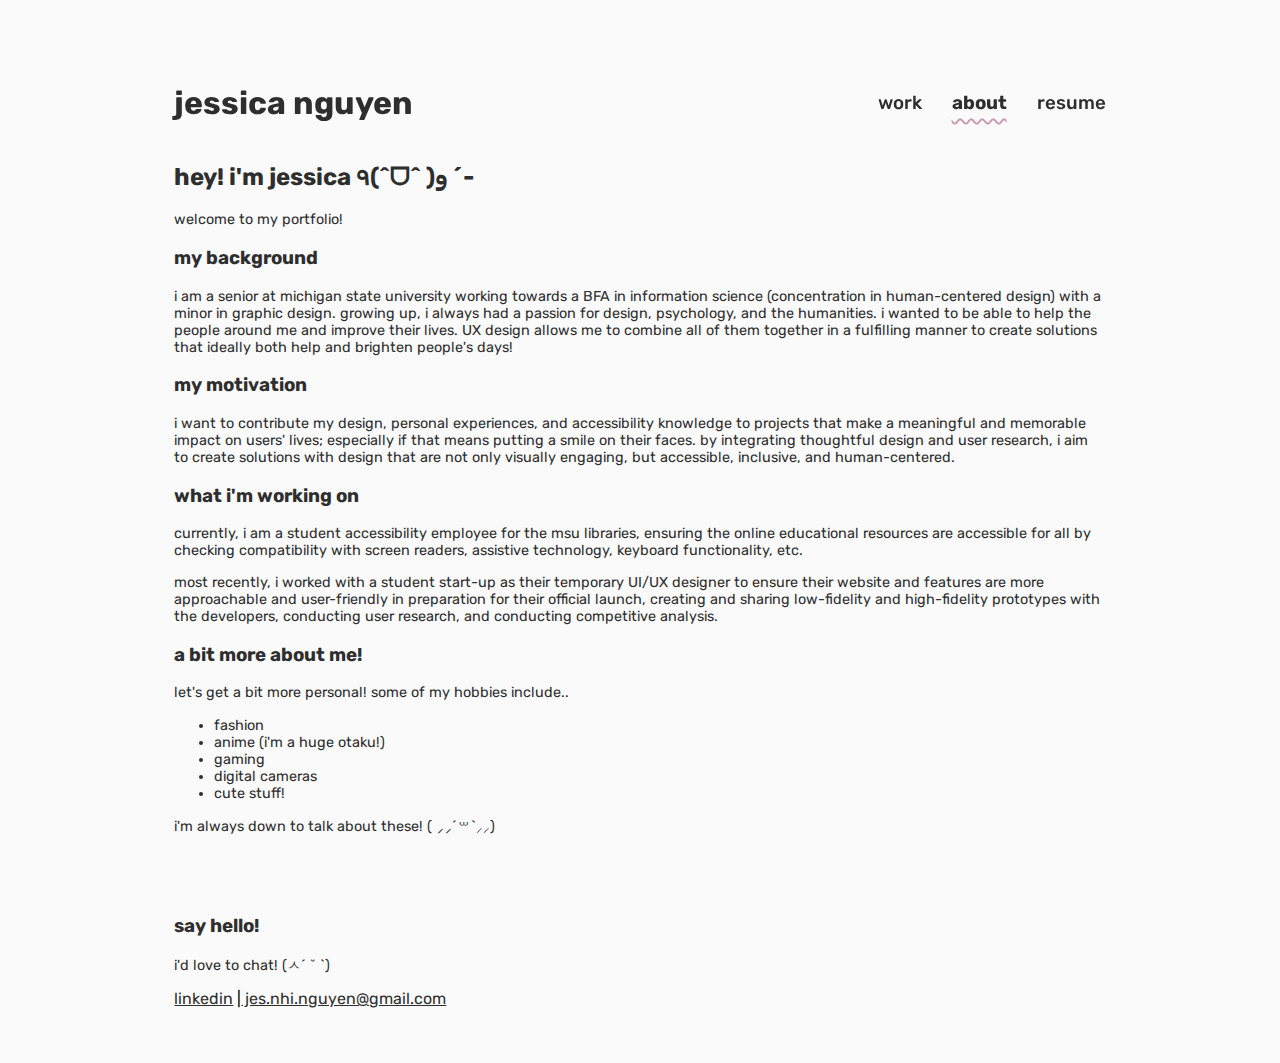
==== about.html @ 040555fe "basic pages created, home layout done" ====
<!DOCTYPE html>
<html lang="en">
<head>
    <meta charset="UTF-8">
    <meta name="viewport" content="width=device-width, initial-scale=1.0">
    <title>About - Jessica Nguyen's Portfolio</title>
    <link rel="stylesheet" href="style.css">
    <link rel="preconnect" href="https://fonts.googleapis.com">
	<link rel="preconnect" href="https://fonts.gstatic.com" crossorigin>
    <link rel="stylesheet" href="https://fonts.googleapis.com/css?family=Rubik">
</head>
<body>
    <!-- navigation bar --> 
    <div class="navigation">
        <header>
            <h1><a href="/index.html" id="jessica-link">jessica nguyen</a></h1>
        </header>
        <nav>
            <ul class="nav-links">
                <li class="links"><a title="homepage" href="/index.html">work</a></li>
                <li class="links" id="current"><a title="learn more about me!" href="/about.html">about</a></li>
                <li class="links"><a title="contact me!" href="https://docs.google.com/document/d/1C1RzSSvmhS5jDvmsthWNyOB0sRVT3Rrj/edit?usp=sharing&ouid=114446465904133195887&rtpof=true&sd=true">resume</a></li>
            </ul>
        </nav>
    </div>
<!-- content -->
    <h2>hey! i'm jessica ٩(^ᗜ^ )و ´-</h2>
        <p>welcome to my portfolio!</p>
        <h3>my background</h3>
            <p>i am a senior at michigan state university working towards a BFA in information science (concentration in human-centered design) with a minor in graphic design. growing up, i always had a passion for design, psychology, and the humanities. i wanted to be able to help the people around me and improve their lives. UX design allows me to combine all of them together in a fulfilling manner to create solutions that ideally both help and brighten people's days!</p>
        <h3>my motivation</h3>
            <p>i want to contribute my design, personal experiences, and accessibility knowledge to projects that make a meaningful and memorable impact on users' lives; especially if that means putting a smile on their faces. by integrating thoughtful design and user research, i aim to create solutions with design that are not only visually engaging, but accessible, inclusive, and human-centered.</p>
        <h3>what i'm working on</h3>
            <p>currently, i am a student accessibility employee for the msu libraries, ensuring the online educational resources are accessible for all by checking compatibility with screen readers, assistive technology, keyboard functionality, etc.</p>
            <p>most recently, i worked with a student start-up as their temporary UI/UX designer to ensure their website and features are more approachable and user-friendly in preparation for their official launch, creating and sharing low-fidelity and high-fidelity prototypes with the developers, conducting user research, and conducting competitive analysis.</p>
    <h3>a bit more about me!</h3>
        <p>let's get a bit more personal! some of my hobbies include..</p>
        <ul>
            <li>fashion</li>
            <li>anime (i'm a huge otaku!)</li>
            <li>gaming</li>
            <li>digital cameras</li>
            <li>cute stuff!</li>
        </ul>
        <p>i'm always down to talk about these! ( ⸝⸝´꒳`⸝⸝) </p>
<!-- footer -->
<footer>
    <h3>say hello!</h3>
    <p>i'd love to chat! (ㅅ´ ˘ `)</p>
    <a href="https://www.linkedin.com/in/jesscanguyen/">linkedin</a> |<a href="mailto:jes.nhi.nguyen@gmail.com"> jes.nhi.nguyen@gmail.com</a>
    
</footer>
</body>
</html>
---- style.css ----
/* notes

gray: #eeeeee
black: #2E2E2E
white: #fafafa
accent: ?

/*


/* general stuff */
html {
    background: #fafafa;
    font-family: "Rubik", sans-serif;
    animation: fadeInAnimation ease 1s;
    animation-iteration-count: 1;
}
  
@keyframes fadeInAnimation {
    0% {
        opacity: 0;
    }
    100% {
        opacity: 1;
     }
}
/* 
.left-floating, .right-floating, #image-container {
border-width: 10px;
border-style:solid;
border-image: url("images/border.png") 8 fill round;
} */

p, li {
    font-size: 0.9em;
}

body {
    padding-left: 13%;
    padding-right: 13%;
    padding-top: 3%;
}

p, h1, h2, h3, a[href], li {
    color: #2E2E2E;
}



/* specific items/pages  */



/* navigation bar stuff */
.navigation {
    position: -webkit-sticky;
    position: sticky;
    top: 0;
    display: flex;
    flex-direction: row;
    align-items: center;
    justify-content: space-between;
    background-color: #fafafa;
    font-weight: 500;
    z-index: 99;
    padding-top: 1rem;
}

#jessica-link {
    text-decoration: none;
    font-family: Rubik;
} 

.nav-links {
    list-style-type: none;
    display: flex; /* make links horizontal and no bullet */
    font-size: 1.3em;
}

.nav-links li{
    padding-left: 30px; /* adds space between each link */
}

.nav-links li a {
    text-decoration: none; /* remove underline from links */
}

.nav-links li a:hover {
    text-decoration: underline wavy;
    text-underline-offset: 9px;
    text-decoration-thickness: 2px;
}

#current {
    text-decoration: underline wavy;
    text-underline-offset: 9px;
    text-decoration-thickness: 2px;
    font-weight: bolder;
    color: #ca97b0;
}



/* portfolio */
#greeting-banner {
    padding-top: 13%;
    /* display: flex;
    align-items: center;
    flex-direction: column; */
    padding-left: 30%;
    padding-right: 15%;
    height: 80vh;
    margin-bottom: 3%;
}

#greeting {
    font-size: 80px;
    justify-content: center;
}

#greeting-p {
    font-size: 30px;
    width: 40ch;
    line-height: 3rem;
}

#greeting-p2 {
    font-size: 20px;
    padding-top: 20px;
}

#portfolio {
    display: flex;
    justify-content: center;
    flex-direction: column;
    align-items: center;
}

.piece { /* would add this class to future pieces */
    height: 100vh;
    display: flex;
    flex-direction: row;
    align-items: center; 
    gap: 5rem;
    margin-bottom: 3%;
}

.piece-title {
    font-size: 1.75rem;
}

.piece-title a[href] {
    text-decoration: none;
}

.piece-desc {
    line-height: 1.7rem;
}

.tags {
    display: flex;
    flex-direction: row;
    flex-wrap: wrap;
}

.tag {
    margin-right: 2.5ch;
    padding: .5rem 1rem;
    background-color: #eeeeee;
    border-radius: 5px;
}

a img.piece-img {
    /* max-width: 70%;
    height: auto; */
    border-radius: 10px;
}

/* footer */
footer {
    padding-top: 5%;
    padding-bottom: 5%;
}
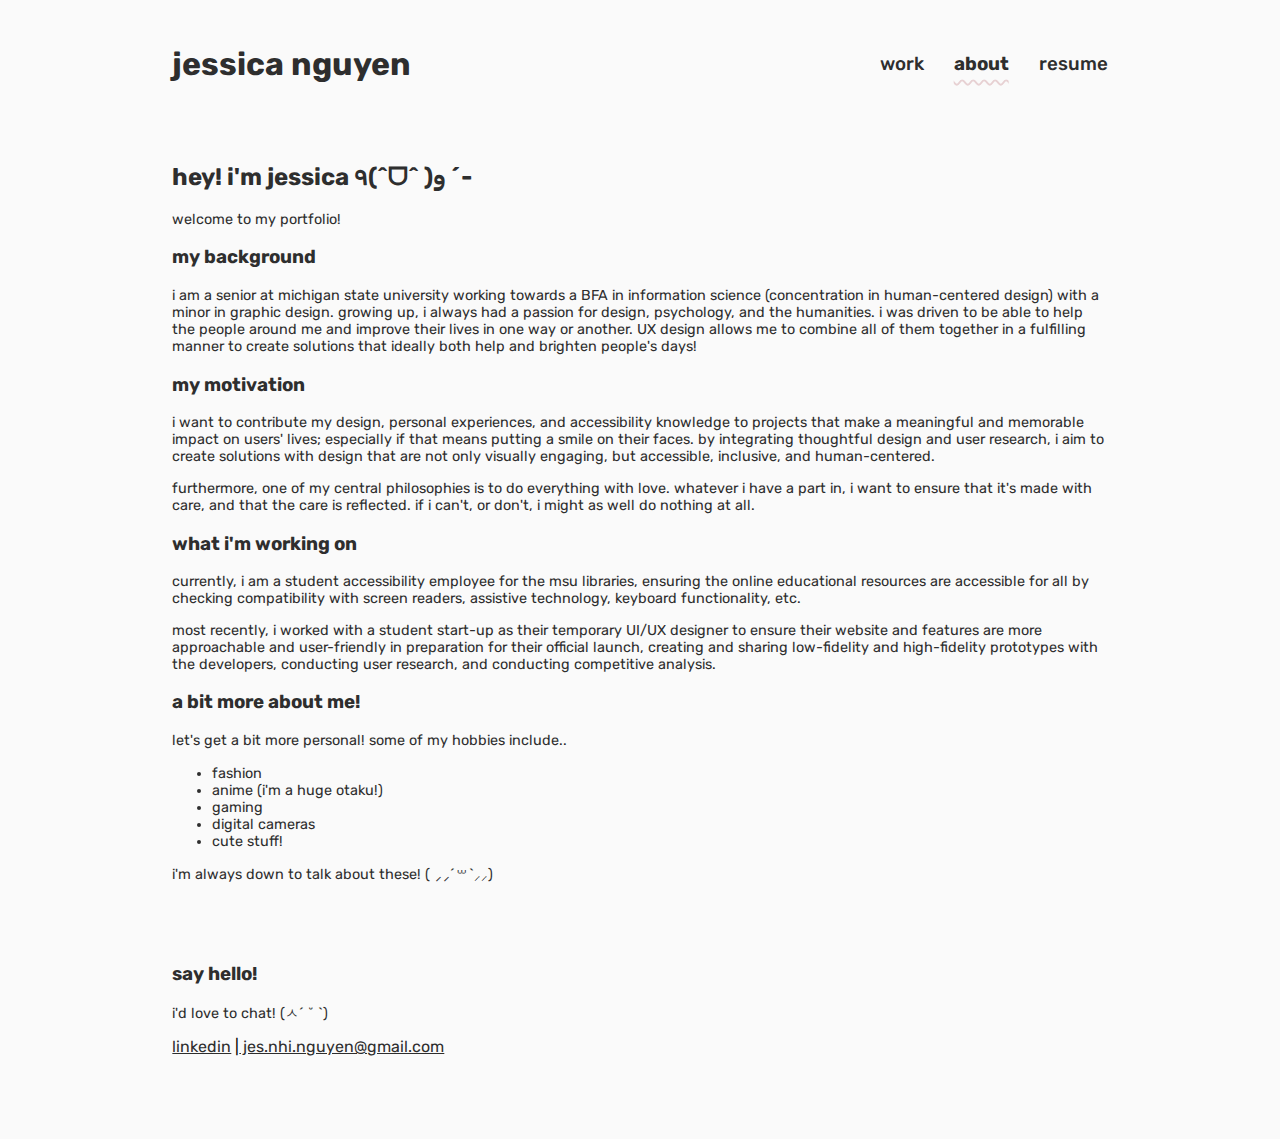
==== commit f883b774: "added banner imgs" ====
--- a/about.html
+++ b/about.html
@@ -24,12 +24,14 @@
         </nav>
     </div>
 <!-- content -->
+<div class="content">
     <h2>hey! i'm jessica ٩(^ᗜ^ )و ´-</h2>
         <p>welcome to my portfolio!</p>
         <h3>my background</h3>
-            <p>i am a senior at michigan state university working towards a BFA in information science (concentration in human-centered design) with a minor in graphic design. growing up, i always had a passion for design, psychology, and the humanities. i wanted to be able to help the people around me and improve their lives. UX design allows me to combine all of them together in a fulfilling manner to create solutions that ideally both help and brighten people's days!</p>
+            <p>i am a senior at michigan state university working towards a BFA in information science (concentration in human-centered design) with a minor in graphic design. growing up, i always had a passion for design, psychology, and the humanities. i was driven to be able to help the people around me and improve their lives in one way or another. UX design allows me to combine all of them together in a fulfilling manner to create solutions that ideally both help and brighten people's days!</p>
         <h3>my motivation</h3>
             <p>i want to contribute my design, personal experiences, and accessibility knowledge to projects that make a meaningful and memorable impact on users' lives; especially if that means putting a smile on their faces. by integrating thoughtful design and user research, i aim to create solutions with design that are not only visually engaging, but accessible, inclusive, and human-centered.</p>
+            <p>furthermore, one of my central philosophies is to do everything with love. whatever i have a part in, i want to ensure that it's made with care, and that the care is reflected. if i can't, or don't, i might as well do nothing at all.</p>
         <h3>what i'm working on</h3>
             <p>currently, i am a student accessibility employee for the msu libraries, ensuring the online educational resources are accessible for all by checking compatibility with screen readers, assistive technology, keyboard functionality, etc.</p>
             <p>most recently, i worked with a student start-up as their temporary UI/UX designer to ensure their website and features are more approachable and user-friendly in preparation for their official launch, creating and sharing low-fidelity and high-fidelity prototypes with the developers, conducting user research, and conducting competitive analysis.</p>
@@ -44,11 +46,11 @@
         </ul>
         <p>i'm always down to talk about these! ( ⸝⸝´꒳`⸝⸝) </p>
 <!-- footer -->
-<footer>
-    <h3>say hello!</h3>
-    <p>i'd love to chat! (ㅅ´ ˘ `)</p>
-    <a href="https://www.linkedin.com/in/jesscanguyen/">linkedin</a> |<a href="mailto:jes.nhi.nguyen@gmail.com"> jes.nhi.nguyen@gmail.com</a>
-    
-</footer>
+    <footer>
+        <h3>say hello!</h3>
+        <p>i'd love to chat! (ㅅ´ ˘ `)</p>
+        <a href="https://www.linkedin.com/in/jesscanguyen/">linkedin</a> |<a href="mailto:jes.nhi.nguyen@gmail.com"> jes.nhi.nguyen@gmail.com</a>
+    </footer>
+<div class="content">
 </body>
 </html>--- a/style.css
+++ b/style.css
@@ -12,7 +12,7 @@
 html {
     background: #fafafa;
     font-family: "Rubik", sans-serif;
-    animation: fadeInAnimation ease 1s;
+    animation: fadeInAnimation ease 2s;
     animation-iteration-count: 1;
 }
   
@@ -35,7 +35,7 @@
     font-size: 0.9em;
 }
 
-body {
+.content {
     padding-left: 13%;
     padding-right: 13%;
     padding-top: 3%;
@@ -64,6 +64,9 @@
     font-weight: 500;
     z-index: 99;
     padding-top: 1rem;
+    padding-right: 13%;
+    padding-left: 13%;
+
 }
 
 #jessica-link {
@@ -96,12 +99,22 @@
     text-underline-offset: 9px;
     text-decoration-thickness: 2px;
     font-weight: bolder;
-    color: #ca97b0;
+    color: #E7D1D3;
 }
 
 
 
 /* portfolio */
+
+#banner-img {
+    position: absolute;
+    left: 0;
+    z-index: 0;
+    width: 1000px;
+    height: auto;
+    top: -8%;
+}
+
 #greeting-banner {
     padding-top: 13%;
     /* display: flex;
@@ -111,6 +124,7 @@
     padding-right: 15%;
     height: 80vh;
     margin-bottom: 3%;
+    z-index:98;
 }
 
 #greeting {
@@ -129,6 +143,12 @@
     padding-top: 20px;
 }
 
+#banner-border {
+    position: relative;
+    top: 100px;
+    right: 100px;
+}
+
 #portfolio {
     display: flex;
     justify-content: center;
@@ -143,6 +163,8 @@
     align-items: center; 
     gap: 5rem;
     margin-bottom: 3%;
+    z-index: 98;
+
 }
 
 .piece-title {
@@ -166,7 +188,7 @@
 .tag {
     margin-right: 2.5ch;
     padding: .5rem 1rem;
-    background-color: #eeeeee;
+    background-color: #E7D1D3;
     border-radius: 5px;
 }
 
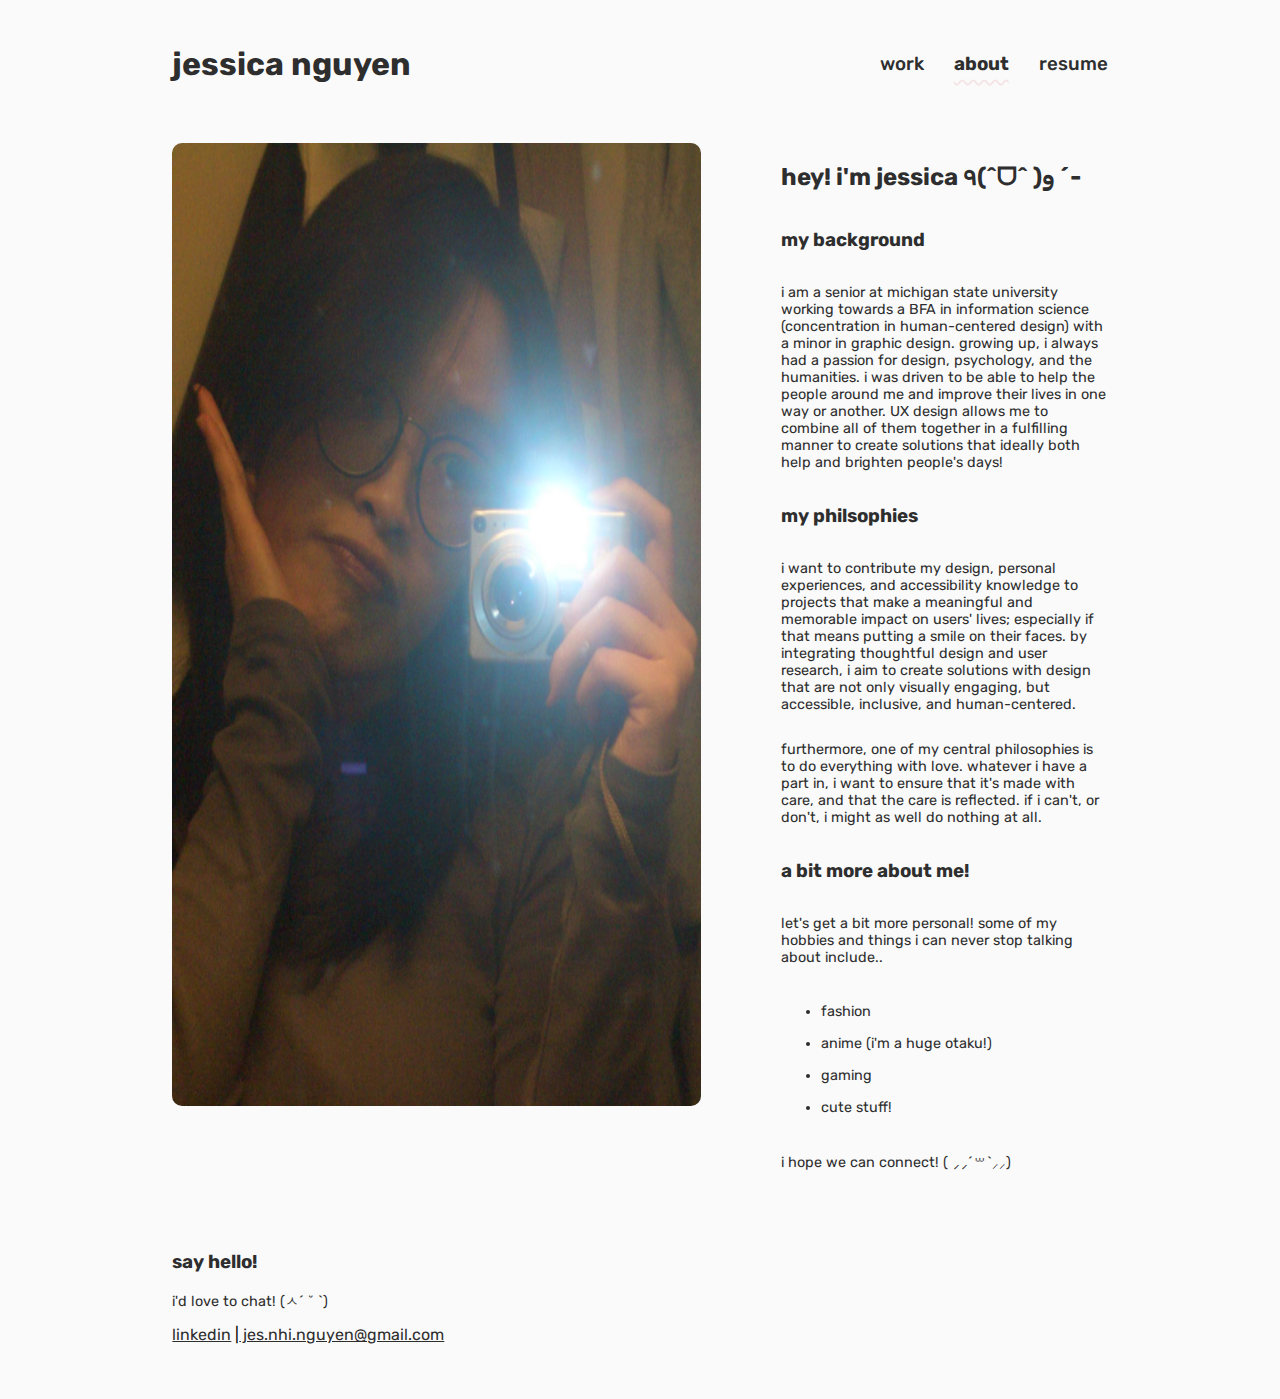
==== commit 79e09449: "w3 validated" ====
--- a/about.html
+++ b/about.html
@@ -25,32 +25,32 @@
     </div>
 <!-- content -->
 <div class="content">
-    <h2>hey! i'm jessica ٩(^ᗜ^ )و ´-</h2>
-        <p>welcome to my portfolio!</p>
-        <h3>my background</h3>
-            <p>i am a senior at michigan state university working towards a BFA in information science (concentration in human-centered design) with a minor in graphic design. growing up, i always had a passion for design, psychology, and the humanities. i was driven to be able to help the people around me and improve their lives in one way or another. UX design allows me to combine all of them together in a fulfilling manner to create solutions that ideally both help and brighten people's days!</p>
-        <h3>my motivation</h3>
-            <p>i want to contribute my design, personal experiences, and accessibility knowledge to projects that make a meaningful and memorable impact on users' lives; especially if that means putting a smile on their faces. by integrating thoughtful design and user research, i aim to create solutions with design that are not only visually engaging, but accessible, inclusive, and human-centered.</p>
-            <p>furthermore, one of my central philosophies is to do everything with love. whatever i have a part in, i want to ensure that it's made with care, and that the care is reflected. if i can't, or don't, i might as well do nothing at all.</p>
-        <h3>what i'm working on</h3>
-            <p>currently, i am a student accessibility employee for the msu libraries, ensuring the online educational resources are accessible for all by checking compatibility with screen readers, assistive technology, keyboard functionality, etc.</p>
-            <p>most recently, i worked with a student start-up as their temporary UI/UX designer to ensure their website and features are more approachable and user-friendly in preparation for their official launch, creating and sharing low-fidelity and high-fidelity prototypes with the developers, conducting user research, and conducting competitive analysis.</p>
-    <h3>a bit more about me!</h3>
-        <p>let's get a bit more personal! some of my hobbies include..</p>
-        <ul>
-            <li>fashion</li>
-            <li>anime (i'm a huge otaku!)</li>
-            <li>gaming</li>
-            <li>digital cameras</li>
-            <li>cute stuff!</li>
-        </ul>
-        <p>i'm always down to talk about these! ( ⸝⸝´꒳`⸝⸝) </p>
+    <div id="about-layout">
+        <img src="/images/selfie.png" alt="" id="selfie">
+        <div id="about-text">
+        <h2>hey! i'm jessica ٩(^ᗜ^ )و ´-</h2>
+            <h3>my background</h3>
+                <p>i am a senior at michigan state university working towards a BFA in information science (concentration in human-centered design) with a minor in graphic design. growing up, i always had a passion for design, psychology, and the humanities. i was driven to be able to help the people around me and improve their lives in one way or another. UX design allows me to combine all of them together in a fulfilling manner to create solutions that ideally both help and brighten people's days!</p>
+            <h3>my philsophies</h3>
+                <p>i want to contribute my design, personal experiences, and accessibility knowledge to projects that make a meaningful and memorable impact on users' lives; especially if that means putting a smile on their faces. by integrating thoughtful design and user research, i aim to create solutions with design that are not only visually engaging, but accessible, inclusive, and human-centered.</p>
+                <p>furthermore, one of my central philosophies is to do everything with love. whatever i have a part in, i want to ensure that it's made with care, and that the care is reflected. if i can't, or don't, i might as well do nothing at all.</p>
+            <h3>a bit more about me!</h3>
+                <p>let's get a bit more personal! some of my hobbies and things i can never stop talking about include..</p>
+                <ul>
+                    <li>fashion</li>
+                    <li>anime (i'm a huge otaku!)</li>
+                    <li>gaming</li>
+                    <li>cute stuff!</li>
+                </ul>
+                <p>i hope we can connect! ( ⸝⸝´꒳`⸝⸝)</p>
+        </div>    
+    </div>    
 <!-- footer -->
     <footer>
         <h3>say hello!</h3>
         <p>i'd love to chat! (ㅅ´ ˘ `)</p>
         <a href="https://www.linkedin.com/in/jesscanguyen/">linkedin</a> |<a href="mailto:jes.nhi.nguyen@gmail.com"> jes.nhi.nguyen@gmail.com</a>
     </footer>
-<div class="content">
+</div>
 </body>
 </html>--- a/style.css
+++ b/style.css
@@ -1,6 +1,6 @@
 /* notes
 
-gray: #eeeeee
+gray pink: #F5E4E6
 black: #2E2E2E
 white: #fafafa
 accent: ?
@@ -24,15 +24,13 @@
         opacity: 1;
      }
 }
-/* 
-.left-floating, .right-floating, #image-container {
-border-width: 10px;
-border-style:solid;
-border-image: url("images/border.png") 8 fill round;
-} */
 
 p, li {
     font-size: 0.9em;
+}
+
+li {
+    line-height: 2rem;
 }
 
 .content {
@@ -99,7 +97,7 @@
     text-underline-offset: 9px;
     text-decoration-thickness: 2px;
     font-weight: bolder;
-    color: #E7D1D3;
+    color: #F5E4E6;
 }
 
 
@@ -113,17 +111,15 @@
     width: 1000px;
     height: auto;
     top: -8%;
+    margin-bottom: 5%;
 }
 
 #greeting-banner {
-    padding-top: 13%;
-    /* display: flex;
-    align-items: center;
-    flex-direction: column; */
+    padding-top: 10%;
     padding-left: 30%;
     padding-right: 15%;
     height: 80vh;
-    margin-bottom: 3%;
+    margin-bottom: 5rem;
     z-index:98;
 }
 
@@ -147,6 +143,7 @@
     position: relative;
     top: 100px;
     right: 100px;
+    margin: 5%;
 }
 
 #portfolio {
@@ -154,15 +151,17 @@
     justify-content: center;
     flex-direction: column;
     align-items: center;
-}
+    margin-top: 10rem;
+}
+
 
 .piece { /* would add this class to future pieces */
-    height: 100vh;
+    height: auto;
     display: flex;
     flex-direction: row;
     align-items: center; 
     gap: 5rem;
-    margin-bottom: 3%;
+    margin-bottom: 10%;
     z-index: 98;
 
 }
@@ -188,7 +187,7 @@
 .tag {
     margin-right: 2.5ch;
     padding: .5rem 1rem;
-    background-color: #E7D1D3;
+    background-color: #F5E4E6;
     border-radius: 5px;
 }
 
@@ -198,9 +197,130 @@
     border-radius: 10px;
 }
 
+/* about */
+#selfie {
+
+    border-radius: 10px;
+    float: left;
+    margin-right: 5em;
+    margin-bottom: 5em;
+}
+
+#about-layout {
+    display:flex;
+    flex-direction: row;
+}
+
+#about-text {
+    display:flex;
+    flex-direction: column;
+}
+
+
+/* handshake buddy page */
+#pre-project {
+    min-height: 100vh;
+}
+
+#project-hero {
+    border-radius: 10px;
+}
+
+#project-details {
+    display: flex;
+    flex-direction: row;
+    padding: 2rem 2rem 2rem 0;
+}
+
+.cube {
+    margin-right: 7rem;
+}
+
+#project-name {
+    font-size: 6rem;
+    margin-bottom: 2rem;
+}
+
+.project-section {
+    height: auto;
+    padding: 2rem 2rem 2rem 0;
+}
+
+
 /* footer */
 footer {
     padding-top: 5%;
     padding-bottom: 5%;
 }
 
+
+
+/* responsive design */
+
+/* for portfolio */
+
+/* code assisted with chatgpt*/
+@media (max-height: 800px) {
+    #greeting-banner {
+        margin-bottom: 25rem;
+    }
+}
+
+@media (min-height: 801px) {
+    #greeting-banner {
+        margin-bottom: 10rem;
+    }
+}
+
+@media (max-width: 1200px) {
+
+    .piece {
+        flex-direction: column; /* Stack portfolio items */
+        gap: 1rem;
+    }
+
+    .piece-img {
+        max-width: 100%;
+    }
+
+    #banner-border {
+        display: none;
+    }
+
+    #banner-img {
+        display: none;
+    }
+
+    #greeting {
+    font-size: 50px;
+    }
+
+    #greeting-p {
+        width: auto;
+    }
+
+    #greeting-p2 {
+        max-width: auto;
+    }
+
+    #greeting-banner {
+        margin-bottom: 20rem;
+    }
+    
+
+    /* about*/
+    #about-layout {
+        flex-direction: column; 
+    }
+    #selfie {
+        width:60%;
+        height:auto;
+    }
+
+    /*specific piece page*/
+    #project-details {
+        display: flex;
+        flex-direction: column;
+        flex-wrap: wrap;
+    }
+}